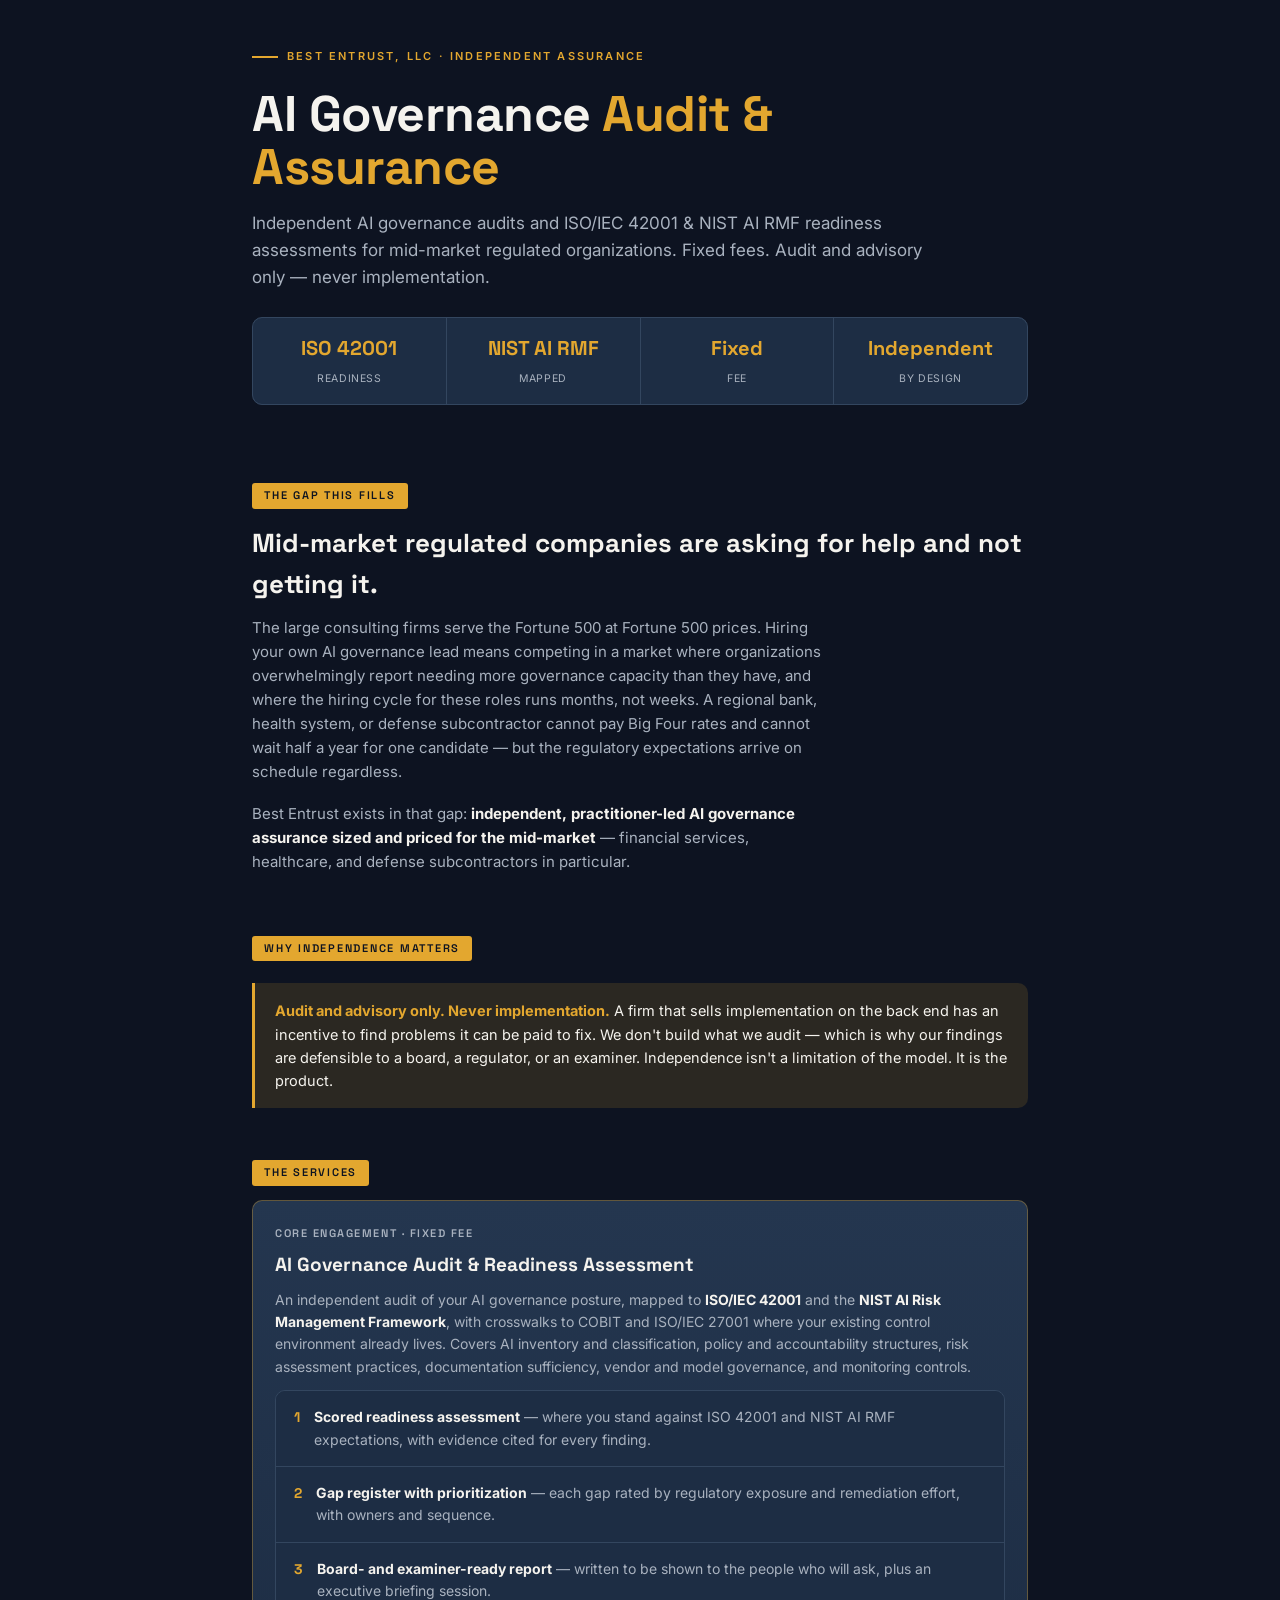
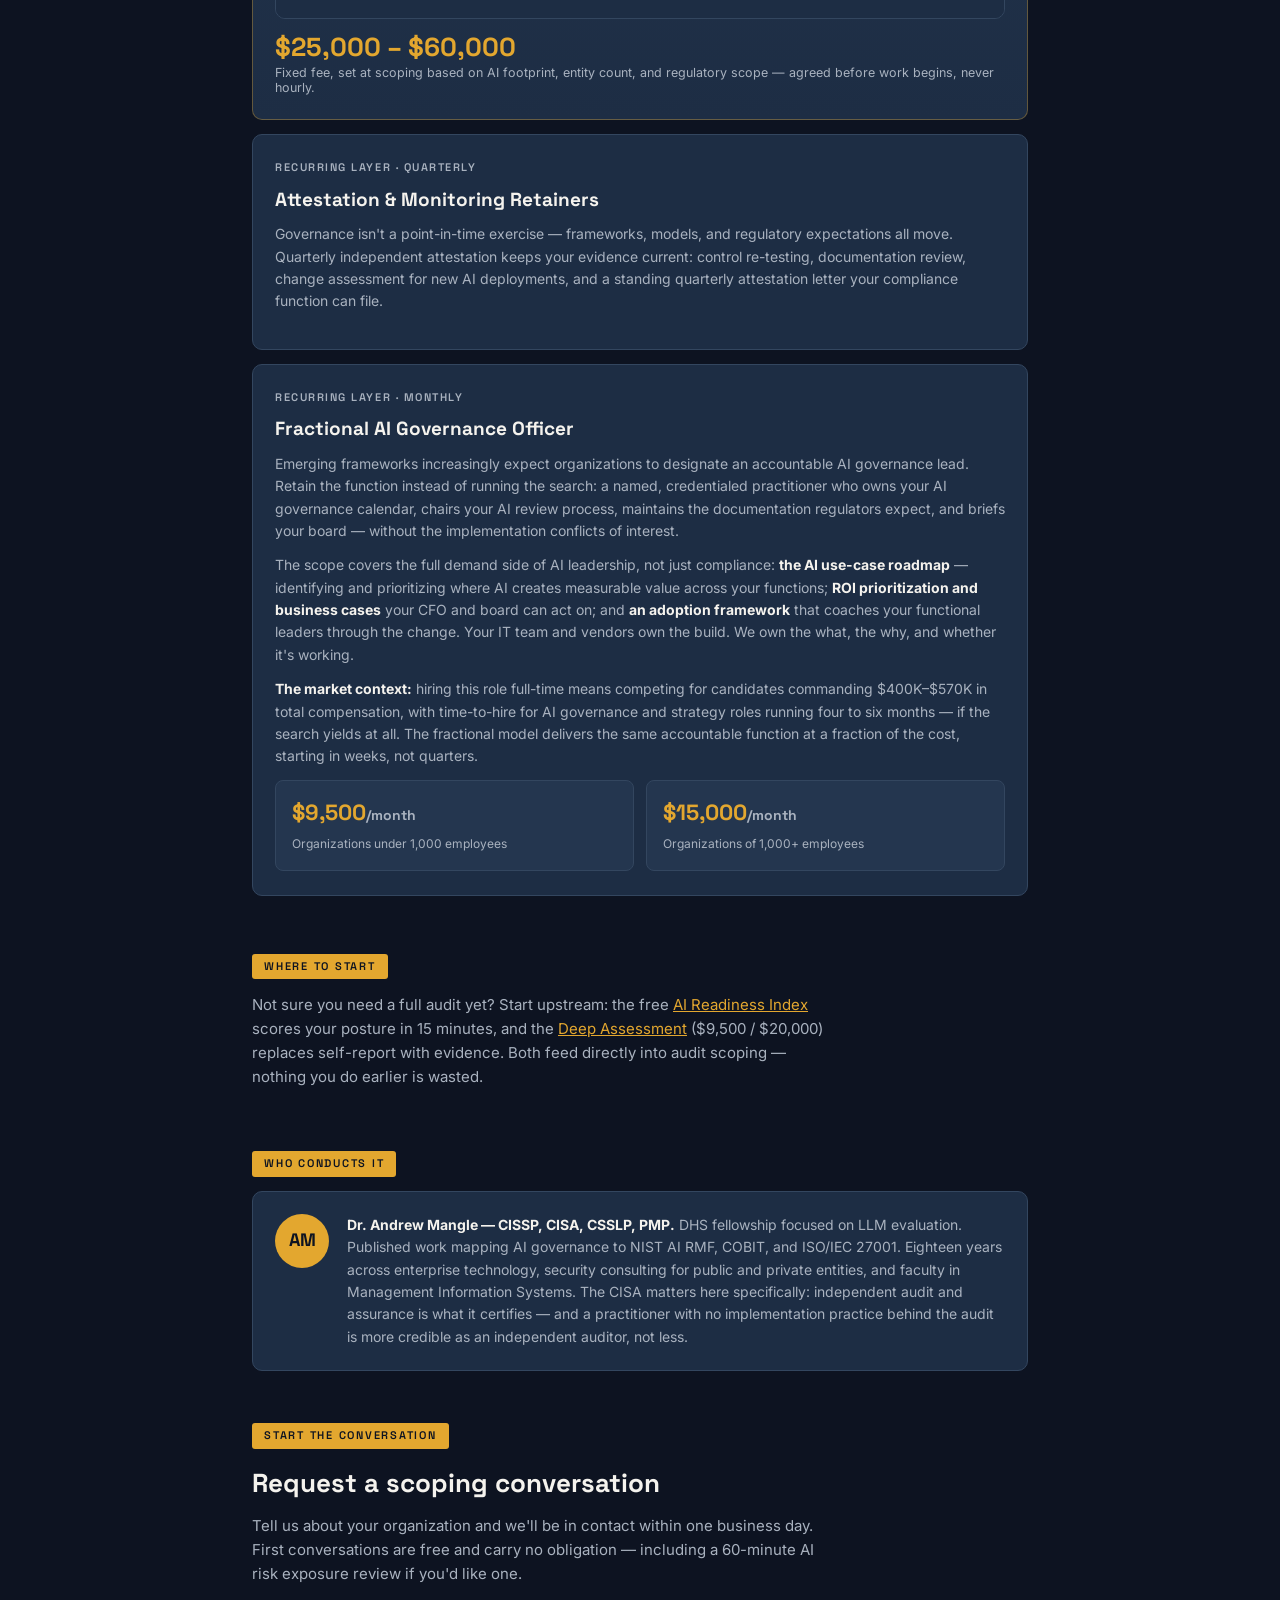
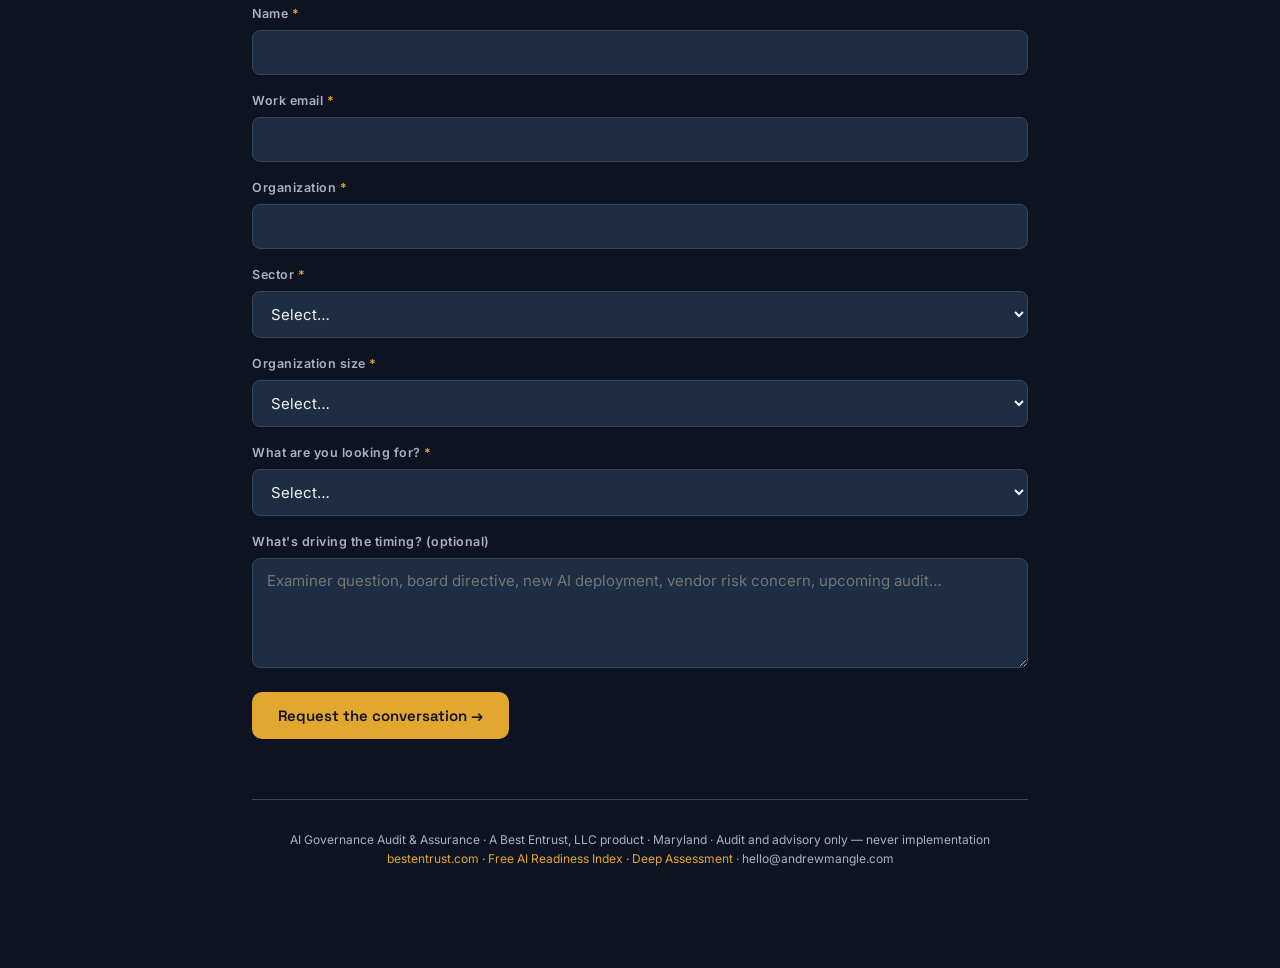
==== aigovernance.html @ 47a25175 "Create aigovernance.html" ====
<!DOCTYPE html>
<html lang="en">
<head>
<meta charset="UTF-8">
<meta name="viewport" content="width=device-width, initial-scale=1.0">
<title>AI Governance Audit &amp; Assurance — Best Entrust, LLC</title>
<meta name="description" content="Independent AI governance audits and ISO/IEC 42001 & NIST AI RMF readiness assessments for mid-market regulated organizations. Fixed fees, audit and advisory only — never implementation.">
<link rel="preconnect" href="https://fonts.googleapis.com">
<link href="https://fonts.googleapis.com/css2?family=Space+Grotesk:wght@400;500;600;700&family=Inter:wght@400;500;600&display=swap" rel="stylesheet">
<style>
:root{
  --ink:#0D1321; --panel:#1D2D44; --panel-2:#24364F; --line:#33465F;
  --amber:#E3A72F; --amber-dim:rgba(227,167,47,.14); --amber-line:rgba(227,167,47,.35);
  --paper:#F5F3EE; --paper-dim:#A9B2BF; --red:#C34A36; --red-dim:rgba(195,74,54,.15);
  --green:#4C9F70; --r:10px;
}
*{margin:0;padding:0;box-sizing:border-box;}
body{font-family:'Inter',sans-serif;background:var(--ink);color:var(--paper);line-height:1.6;font-size:16px;}
main{max-width:820px;margin:0 auto;padding:40px 22px 90px;}
h1,h2,h3{font-family:'Space Grotesk',sans-serif;}
a{color:var(--amber);}
.eyebrow{display:inline-flex;align-items:center;gap:9px;font-size:11px;font-weight:600;letter-spacing:.2em;text-transform:uppercase;color:var(--amber);margin-bottom:22px;}
.eyebrow::before{content:"";width:26px;height:2px;background:var(--amber);}
.hero h1{font-size:clamp(32px,6.5vw,50px);line-height:1.06;font-weight:700;letter-spacing:-.01em;margin-bottom:16px;}
.hero h1 em{font-style:normal;color:var(--amber);}
.hero-sub{font-size:17px;color:var(--paper-dim);max-width:62ch;margin-bottom:26px;}
.stat-row{display:grid;grid-template-columns:repeat(4,1fr);gap:1px;background:var(--line);border:1px solid var(--line);border-radius:var(--r);overflow:hidden;margin-bottom:34px;}
.stat{background:var(--panel);padding:14px 10px;text-align:center;}
.stat b{display:block;font-family:'Space Grotesk';font-size:20px;color:var(--amber);}
.stat span{font-size:10.5px;letter-spacing:.06em;text-transform:uppercase;color:var(--paper-dim);}
.section-tag{display:inline-block;font-family:'Space Grotesk';font-size:11px;font-weight:600;letter-spacing:.16em;text-transform:uppercase;color:var(--ink);background:var(--amber);padding:4px 12px;border-radius:3px;margin:44px 0 14px;}
h2{font-size:26px;font-weight:700;margin-bottom:10px;}
.body-copy{font-size:15px;color:var(--paper-dim);max-width:64ch;margin-bottom:18px;}
.body-copy strong{color:var(--paper);}
.independence{border-left:3px solid var(--amber);background:var(--amber-dim);padding:16px 20px;border-radius:0 var(--r) var(--r) 0;font-size:14.5px;margin:8px 0 8px;}
.independence b{color:var(--amber);}
/* service cards */
.svc{border:1px solid var(--line);border-radius:var(--r);background:var(--panel);padding:24px 22px;margin-bottom:14px;}
.svc.feature{border-color:var(--amber-line);background:linear-gradient(180deg,var(--panel-2),var(--panel));}
.svc-kicker{font-size:11px;letter-spacing:.14em;text-transform:uppercase;color:var(--paper-dim);margin-bottom:8px;font-family:'Space Grotesk';font-weight:600;}
.svc h3{font-size:19px;margin-bottom:8px;}
.svc p{font-size:14px;color:var(--paper-dim);margin-bottom:12px;}
.svc p strong{color:var(--paper);}
.svc-price{font-family:'Space Grotesk';font-size:26px;font-weight:700;color:var(--amber);line-height:1.15;}
.svc-price small{display:block;font-family:'Inter';font-size:12.5px;font-weight:400;color:var(--paper-dim);margin-top:4px;}
.price-split{display:grid;grid-template-columns:1fr 1fr;gap:12px;margin-top:10px;}
.price-cell{border:1px solid var(--line);border-radius:8px;background:var(--panel-2);padding:14px 16px;}
.price-cell b{display:block;font-family:'Space Grotesk';font-size:22px;color:var(--amber);}
.price-cell span{font-size:12px;color:var(--paper-dim);}
@media(max-width:560px){.price-split{grid-template-columns:1fr;}.stat-row{grid-template-columns:repeat(2,1fr);}}
/* deliverables list */
.next-list{border:1px solid var(--line);border-radius:var(--r);overflow:hidden;margin-bottom:8px;}
.next-item{display:flex;gap:14px;background:var(--panel);padding:15px 18px;border-bottom:1px solid var(--line);font-size:14px;}
.next-item:last-child{border-bottom:none;}
.next-num{flex:none;font-family:'Space Grotesk';font-weight:700;color:var(--amber);}
.next-item b{color:var(--paper);}
.next-item div:last-child{color:var(--paper-dim);}
/* who */
.who{display:flex;gap:18px;border:1px solid var(--line);border-radius:var(--r);background:var(--panel);padding:22px;margin-bottom:8px;}
.who-badge{flex:none;width:54px;height:54px;border-radius:50%;background:var(--amber);color:var(--ink);display:flex;align-items:center;justify-content:center;font-family:'Space Grotesk';font-weight:700;font-size:18px;}
.who p{font-size:14px;color:var(--paper-dim);}
.who b{color:var(--paper);}
/* form */
.field{margin-bottom:16px;}
.field label{display:block;font-size:12.5px;font-weight:600;letter-spacing:.04em;color:var(--paper-dim);margin-bottom:6px;}
.field input,.field select,.field textarea{width:100%;background:var(--panel);border:1px solid var(--line);border-radius:8px;padding:12px 14px;font-size:15px;color:var(--paper);font-family:'Inter';}
.field textarea{min-height:110px;resize:vertical;}
.field input:focus,.field select:focus,.field textarea:focus{outline:none;border-color:var(--amber);}
.req{color:var(--amber);}
.btn-next{font-family:'Space Grotesk';display:inline-flex;align-items:center;gap:9px;background:var(--amber);color:var(--ink);font-size:15px;font-weight:600;border:none;padding:14px 26px;border-radius:var(--r);cursor:pointer;transition:transform .12s;text-decoration:none;}
.btn-next:hover{transform:translateY(-1px);}
.btn-next:disabled{opacity:.35;cursor:not-allowed;transform:none;}
.err{display:none;margin-top:14px;padding:12px 14px;background:var(--red-dim);border-radius:8px;font-size:13px;color:#E8988A;}
.thanks{display:none;text-align:center;padding:30px 0 10px;}
.thanks h2{font-size:30px;margin-bottom:12px;}
.thanks h2 em{font-style:normal;color:var(--amber);}
.thanks p{color:var(--paper-dim);max-width:52ch;margin:0 auto 22px;}
footer{text-align:center;font-size:12px;color:var(--paper-dim);padding:30px 0 10px;border-top:1px solid var(--line);margin-top:60px;}
footer a{color:var(--amber);text-decoration:none;}
@media (prefers-reduced-motion: reduce){*{transition:none !important;}}
</style>
</head>
<body>
<main>

<!-- HERO -->
<div class="hero">
  <div class="eyebrow">Best Entrust, LLC · Independent Assurance</div>
  <h1>AI Governance <em>Audit &amp; Assurance</em></h1>
  <p class="hero-sub">Independent AI governance audits and ISO/IEC 42001 &amp; NIST AI RMF readiness assessments for mid-market regulated organizations. Fixed fees. Audit and advisory only — never implementation.</p>
  <div class="stat-row">
    <div class="stat"><b>ISO 42001</b><span>Readiness</span></div>
    <div class="stat"><b>NIST AI RMF</b><span>Mapped</span></div>
    <div class="stat"><b>Fixed</b><span>Fee</span></div>
    <div class="stat"><b>Independent</b><span>By design</span></div>
  </div>
</div>

<!-- THE GAP -->
<span class="section-tag">The gap this fills</span>
<h2>Mid-market regulated companies are asking for help and not getting it.</h2>
<p class="body-copy">The large consulting firms serve the Fortune 500 at Fortune 500 prices. Hiring your own AI governance lead means competing in a market where organizations overwhelmingly report needing more governance capacity than they have, and where the hiring cycle for these roles runs months, not weeks. A regional bank, health system, or defense subcontractor cannot pay Big Four rates and cannot wait half a year for one candidate — but the regulatory expectations arrive on schedule regardless.</p>
<p class="body-copy">Best Entrust exists in that gap: <strong>independent, practitioner-led AI governance assurance sized and priced for the mid-market</strong> — financial services, healthcare, and defense subcontractors in particular.</p>

<!-- INDEPENDENCE -->
<span class="section-tag">Why independence matters</span>
<div class="independence"><b>Audit and advisory only. Never implementation.</b> A firm that sells implementation on the back end has an incentive to find problems it can be paid to fix. We don't build what we audit — which is why our findings are defensible to a board, a regulator, or an examiner. Independence isn't a limitation of the model. It is the product.</div>

<!-- SERVICES -->
<span class="section-tag">The services</span>

<div class="svc feature">
  <div class="svc-kicker">Core engagement · Fixed fee</div>
  <h3>AI Governance Audit &amp; Readiness Assessment</h3>
  <p>An independent audit of your AI governance posture, mapped to <strong>ISO/IEC 42001</strong> and the <strong>NIST AI Risk Management Framework</strong>, with crosswalks to COBIT and ISO/IEC 27001 where your existing control environment already lives. Covers AI inventory and classification, policy and accountability structures, risk assessment practices, documentation sufficiency, vendor and model governance, and monitoring controls.</p>
  <div class="next-list" style="margin-bottom:14px;">
    <div class="next-item"><div class="next-num">1</div><div><b>Scored readiness assessment</b> — where you stand against ISO 42001 and NIST AI RMF expectations, with evidence cited for every finding.</div></div>
    <div class="next-item"><div class="next-num">2</div><div><b>Gap register with prioritization</b> — each gap rated by regulatory exposure and remediation effort, with owners and sequence.</div></div>
    <div class="next-item"><div class="next-num">3</div><div><b>Board- and examiner-ready report</b> — written to be shown to the people who will ask, plus an executive briefing session.</div></div>
  </div>
  <div class="svc-price">$25,000 – $60,000<small>Fixed fee, set at scoping based on AI footprint, entity count, and regulatory scope — agreed before work begins, never hourly.</small></div>
</div>

<div class="svc">
  <div class="svc-kicker">Recurring layer · Quarterly</div>
  <h3>Attestation &amp; Monitoring Retainers</h3>
  <p>Governance isn't a point-in-time exercise — frameworks, models, and regulatory expectations all move. Quarterly independent attestation keeps your evidence current: control re-testing, documentation review, change assessment for new AI deployments, and a standing quarterly attestation letter your compliance function can file.</p>
</div>

<div class="svc">
  <div class="svc-kicker">Recurring layer · Monthly</div>
  <h3>Fractional AI Governance Officer</h3>
  <p>Emerging frameworks increasingly expect organizations to designate an accountable AI governance lead. Retain the function instead of running the search: a named, credentialed practitioner who owns your AI governance calendar, chairs your AI review process, maintains the documentation regulators expect, and briefs your board — without the implementation conflicts of interest.</p>
  <p>The scope covers the full demand side of AI leadership, not just compliance: <strong>the AI use-case roadmap</strong> — identifying and prioritizing where AI creates measurable value across your functions; <strong>ROI prioritization and business cases</strong> your CFO and board can act on; and <strong>an adoption framework</strong> that coaches your functional leaders through the change. Your IT team and vendors own the build. We own the what, the why, and whether it's working.</p>
  <p><strong>The market context:</strong> hiring this role full-time means competing for candidates commanding $400K–$570K in total compensation, with time-to-hire for AI governance and strategy roles running four to six months — if the search yields at all. The fractional model delivers the same accountable function at a fraction of the cost, starting in weeks, not quarters.</p>
  <div class="price-split">
    <div class="price-cell"><b>$9,500<span style="font-size:14px;">/month</span></b><span>Organizations under 1,000 employees</span></div>
    <div class="price-cell"><b>$15,000<span style="font-size:14px;">/month</span></b><span>Organizations of 1,000+ employees</span></div>
  </div>
</div>

<!-- HOW IT CONNECTS -->
<span class="section-tag">Where to start</span>
<p class="body-copy">Not sure you need a full audit yet? Start upstream: the free <a href="airindex.html">AI Readiness Index</a> scores your posture in 15 minutes, and the <a href="deepassessment.html">Deep Assessment</a> ($9,500 / $20,000) replaces self-report with evidence. Both feed directly into audit scoping — nothing you do earlier is wasted.</p>

<!-- WHO -->
<span class="section-tag">Who conducts it</span>
<div class="who">
  <div class="who-badge">AM</div>
  <p><b>Dr. Andrew Mangle — CISSP, CISA, CSSLP, PMP.</b> DHS fellowship focused on LLM evaluation. Published work mapping AI governance to NIST AI RMF, COBIT, and ISO/IEC 27001. Eighteen years across enterprise technology, security consulting for public and private entities, and faculty in Management Information Systems. The CISA matters here specifically: independent audit and assurance is what it certifies — and a practitioner with no implementation practice behind the audit is more credible as an independent auditor, not less.</p>
</div>

<!-- CONTACT FORM -->
<span class="section-tag" id="contact">Start the conversation</span>
<h2>Request a scoping conversation</h2>
<p class="body-copy">Tell us about your organization and we'll be in contact within one business day. First conversations are free and carry no obligation — including a 60-minute AI risk exposure review if you'd like one.</p>

<div id="form-area">
  <div class="field"><label>Name <span class="req">*</span></label><input id="f-name" type="text" autocomplete="name"></div>
  <div class="field"><label>Work email <span class="req">*</span></label><input id="f-email" type="email" autocomplete="email"></div>
  <div class="field"><label>Organization <span class="req">*</span></label><input id="f-org" type="text" autocomplete="organization"></div>
  <div class="field"><label>Sector <span class="req">*</span></label>
    <select id="f-sector">
      <option value="">Select…</option>
      <option>Financial services / Banking / Insurance</option>
      <option>Healthcare / Life sciences</option>
      <option>Defense / Government contracting</option>
      <option>Government / Public sector</option>
      <option>Higher education</option>
      <option>Technology / Software</option>
      <option>Energy / Utilities</option>
      <option>Other regulated industry</option>
      <option>Other</option>
    </select>
  </div>
  <div class="field"><label>Organization size <span class="req">*</span></label>
    <select id="f-size">
      <option value="">Select…</option>
      <option>Under 50 employees</option>
      <option>50–250 employees</option>
      <option>250–1,000 employees</option>
      <option>1,000–5,000 employees</option>
      <option>Over 5,000 employees</option>
    </select>
  </div>
  <div class="field"><label>What are you looking for? <span class="req">*</span></label>
    <select id="f-interest">
      <option value="">Select…</option>
      <option>AI governance audit / readiness assessment</option>
      <option>Quarterly attestation &amp; monitoring retainer</option>
      <option>Fractional AI Governance Officer</option>
      <option>Free 60-minute AI risk exposure review</option>
      <option>Not sure yet — help me figure it out</option>
    </select>
  </div>
  <div class="field"><label>What's driving the timing? (optional)</label><textarea id="f-msg" placeholder="Examiner question, board directive, new AI deployment, vendor risk concern, upcoming audit…"></textarea></div>
  <button class="btn-next" id="submit-btn" onclick="submitForm()">Request the conversation →</button>
  <div class="err" id="err"></div>
</div>

<!-- THANK YOU -->
<div class="thanks" id="thanks">
  <h2>Thank you — <em>we're on it.</em></h2>
  <p>Your request has been received. Someone from Best Entrust will be in contact within <b>one business day</b> to schedule the conversation.</p>
  <p>In the meantime, the free instrument gives us both a head start on scoping.</p>
  <a href="airindex.html" class="btn-next" style="text-decoration:none;">Take the AI Readiness Index →</a>
</div>

<!-- HIDDEN FORM -->
<form id="fs" action="https://formspree.io/f/maqgkdrn" method="POST" style="display:none;">
  <input type="hidden" name="_subject" id="fs-subject">
  <input type="hidden" name="engagement" value="AI Governance Audit &amp; Assurance">
  <input type="hidden" name="name" id="fs-name">
  <input type="hidden" name="email" id="fs-email">
  <input type="hidden" name="organization" id="fs-org">
  <input type="hidden" name="sector" id="fs-sector">
  <input type="hidden" name="org_size" id="fs-size">
  <input type="hidden" name="interest" id="fs-interest">
  <input type="hidden" name="message" id="fs-msg">
  <input type="hidden" name="submitted_at" id="fs-time">
</form>

<footer>AI Governance Audit &amp; Assurance · A Best Entrust, LLC product · Maryland · Audit and advisory only — never implementation<br>
<a href="https://bestentrust.com">bestentrust.com</a> · <a href="airindex.html">Free AI Readiness Index</a> · <a href="deepassessment.html">Deep Assessment</a> · hello@andrewmangle.com</footer>
</main>

<script>
function submitForm(){
  const name=document.getElementById('f-name').value.trim();
  const email=document.getElementById('f-email').value.trim();
  const org=document.getElementById('f-org').value.trim();
  const sector=document.getElementById('f-sector').value;
  const size=document.getElementById('f-size').value;
  const interest=document.getElementById('f-interest').value;
  const err=document.getElementById('err');
  if(!name||!email||!org||!sector||!size||!interest){
    err.style.display='block';err.textContent='Please complete all required fields so we can route your request correctly.';
    return;
  }
  err.style.display='none';
  document.getElementById('fs-subject').value=`AI Governance — ${interest} — ${org} (${sector}, ${size})`;
  document.getElementById('fs-name').value=name;
  document.getElementById('fs-email').value=email;
  document.getElementById('fs-org').value=org;
  document.getElementById('fs-sector').value=sector;
  document.getElementById('fs-size').value=size;
  document.getElementById('fs-interest').value=interest;
  document.getElementById('fs-msg').value=document.getElementById('f-msg').value.trim();
  document.getElementById('fs-time').value=new Date().toISOString();
  const btn=document.getElementById('submit-btn');
  btn.disabled=true;btn.textContent='Sending…';
  const form=document.getElementById('fs');
  fetch(form.action,{method:'POST',body:new FormData(form),headers:{'Accept':'application/json'}})
    .then(r=>{
      if(r.ok){
        document.getElementById('form-area').style.display='none';
        document.getElementById('thanks').style.display='block';
        window.scrollTo({top:document.getElementById('thanks').offsetTop-80,behavior:'smooth'});
      }else{throw new Error('send failed');}
    })
    .catch(()=>{btn.disabled=false;btn.textContent='Request the conversation →';
      err.style.display='block';err.textContent='Something went wrong sending your request. Please try again, or email hello@andrewmangle.com directly.';});
}
</script>
</body>
</html>
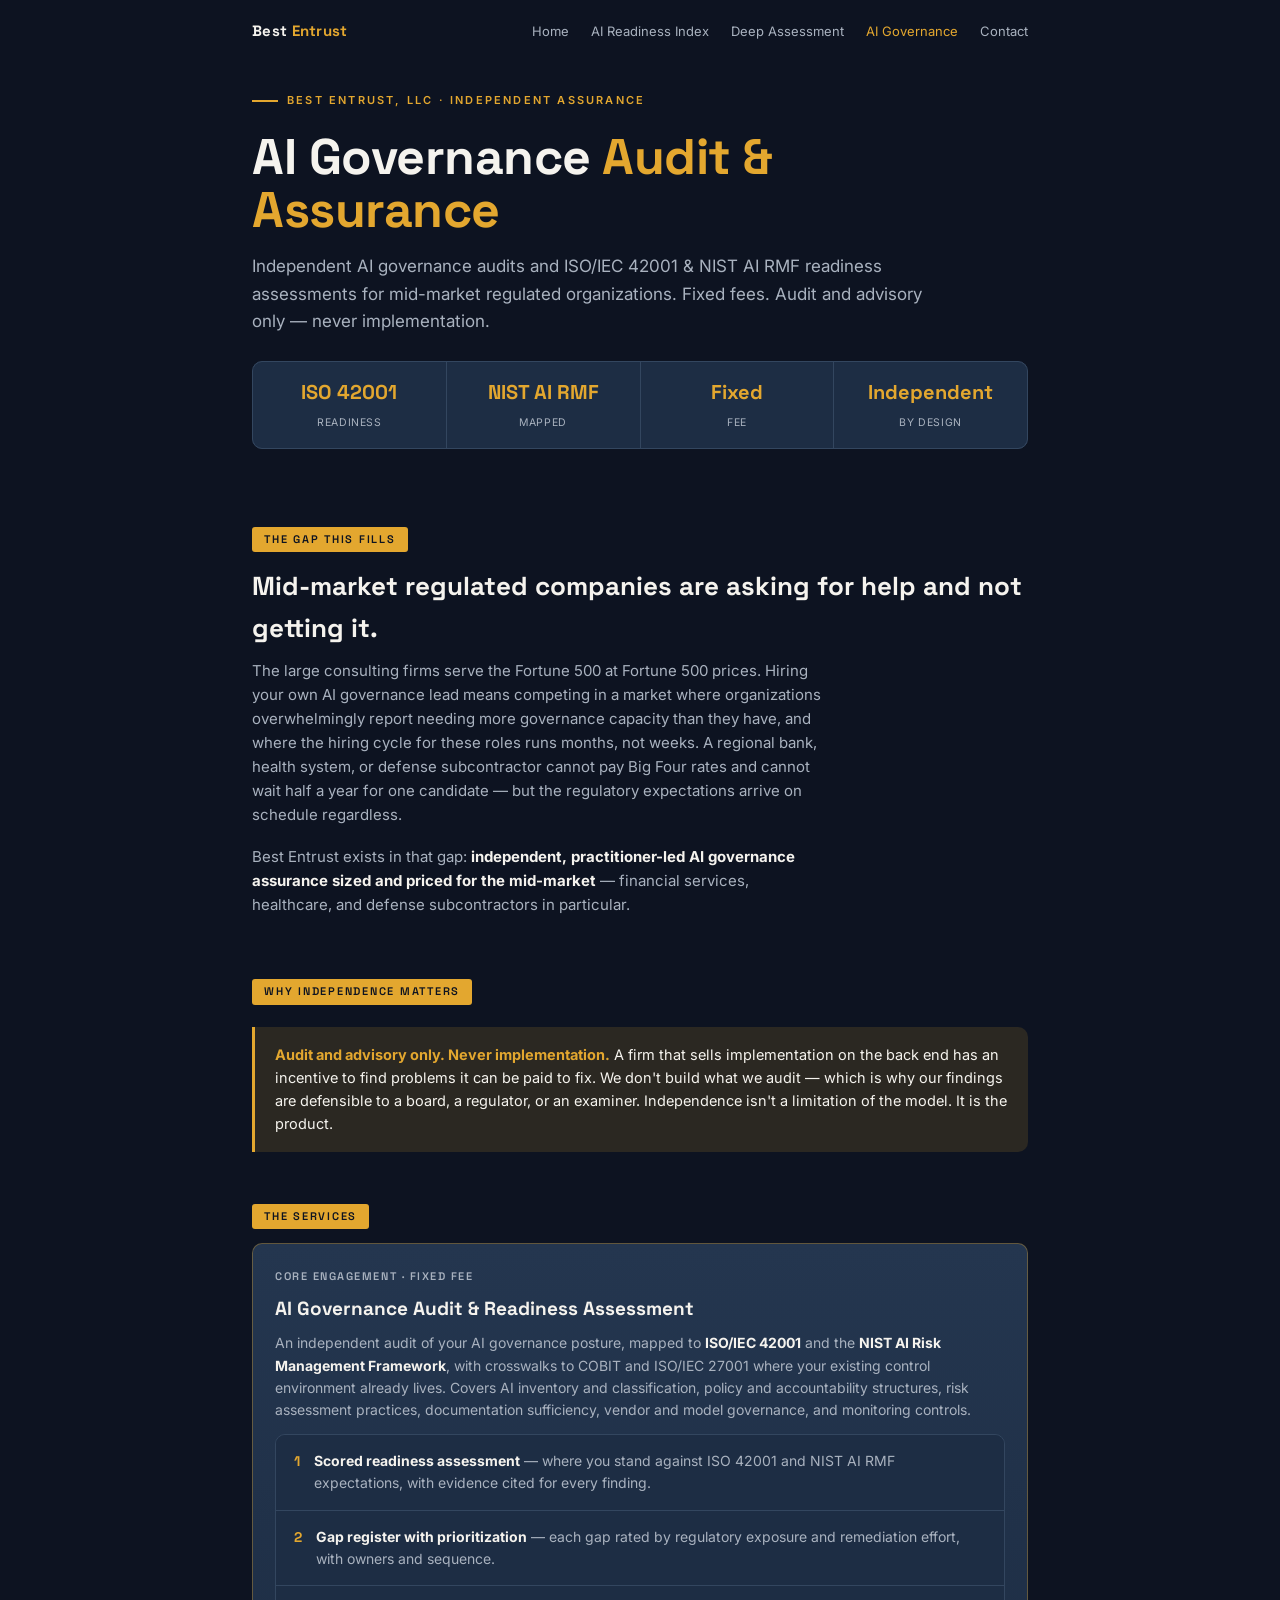
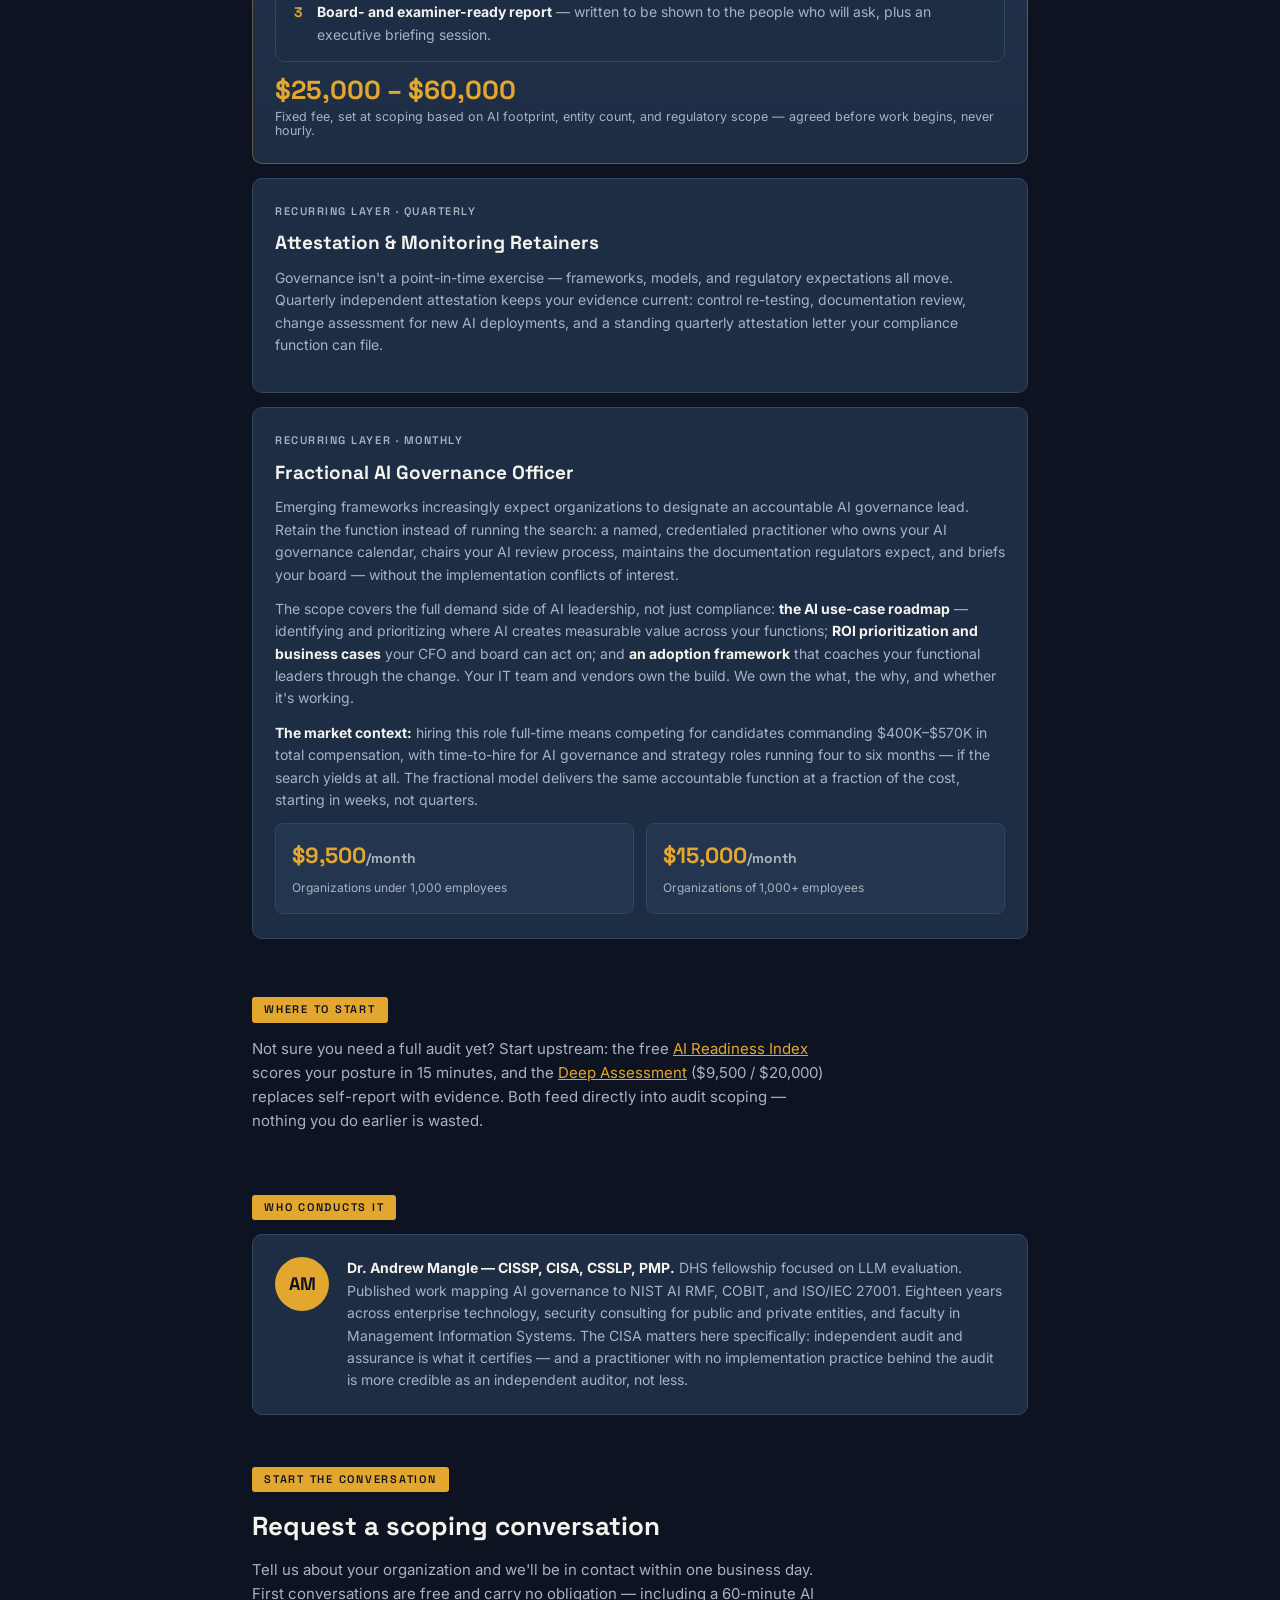
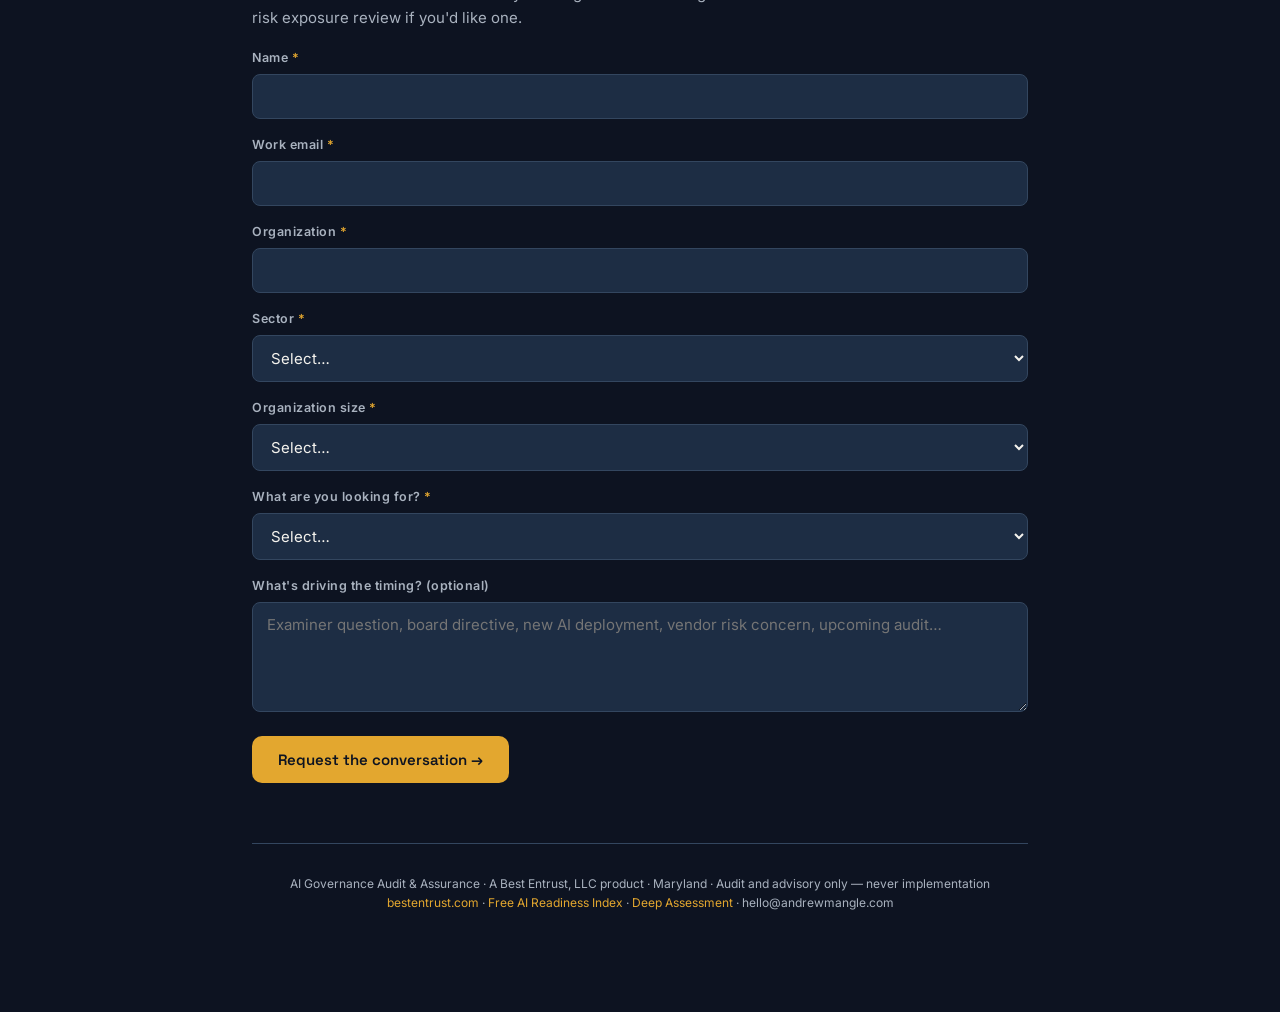
==== commit caf0b18e: "fixed navigation" ====
--- a/aigovernance.html
+++ b/aigovernance.html
@@ -1,6 +1,15 @@
 <!DOCTYPE html>
 <html lang="en">
 <head>
+<!-- Google tag (gtag.js) -->
+<script async src="https://www.googletagmanager.com/gtag/js?id=G-Q2CV0ZBK00"></script>
+<script>
+  window.dataLayer = window.dataLayer || [];
+  function gtag(){dataLayer.push(arguments);}
+  gtag('js', new Date());
+  gtag('config', 'G-Q2CV0ZBK00');
+</script>
+
 <meta charset="UTF-8">
 <meta name="viewport" content="width=device-width, initial-scale=1.0">
 <title>AI Governance Audit &amp; Assurance — Best Entrust, LLC</title>
@@ -78,9 +87,28 @@
 footer{text-align:center;font-size:12px;color:var(--paper-dim);padding:30px 0 10px;border-top:1px solid var(--line);margin-top:60px;}
 footer a{color:var(--amber);text-decoration:none;}
 @media (prefers-reduced-motion: reduce){*{transition:none !important;}}
+
+/* ── nav ── */
+nav{display:flex;align-items:center;justify-content:space-between;max-width:820px;margin:0 auto;padding:18px 22px 0;}
+.nav-brand{font-family:'Space Grotesk';font-weight:700;font-size:15px;color:var(--paper);text-decoration:none;letter-spacing:.02em;}
+.nav-brand span{color:var(--amber);}
+.nav-links{display:flex;gap:22px;list-style:none;}
+.nav-links a{font-size:13px;color:var(--paper-dim);text-decoration:none;transition:color .15s;}
+.nav-links a:hover,.nav-links a.on{color:var(--amber);}
+@media(max-width:640px){.nav-links{gap:14px;}.nav-links .hide-sm{display:none;}}
 </style>
 </head>
 <body>
+<nav>
+  <a href="index.html" class="nav-brand">Best <span>Entrust</span></a>
+  <ul class="nav-links">
+    <li><a href="index.html">Home</a></li>
+    <li class="hide-sm"><a href="airindex.html">AI Readiness Index</a></li>
+    <li><a href="deepassessment.html">Deep Assessment</a></li>
+    <li><a href="aigovernance.html" class="on">AI Governance</a></li>
+    <li><a href="#contact">Contact</a></li>
+  </ul>
+</nav>
 <main>
 
 <!-- HERO -->
